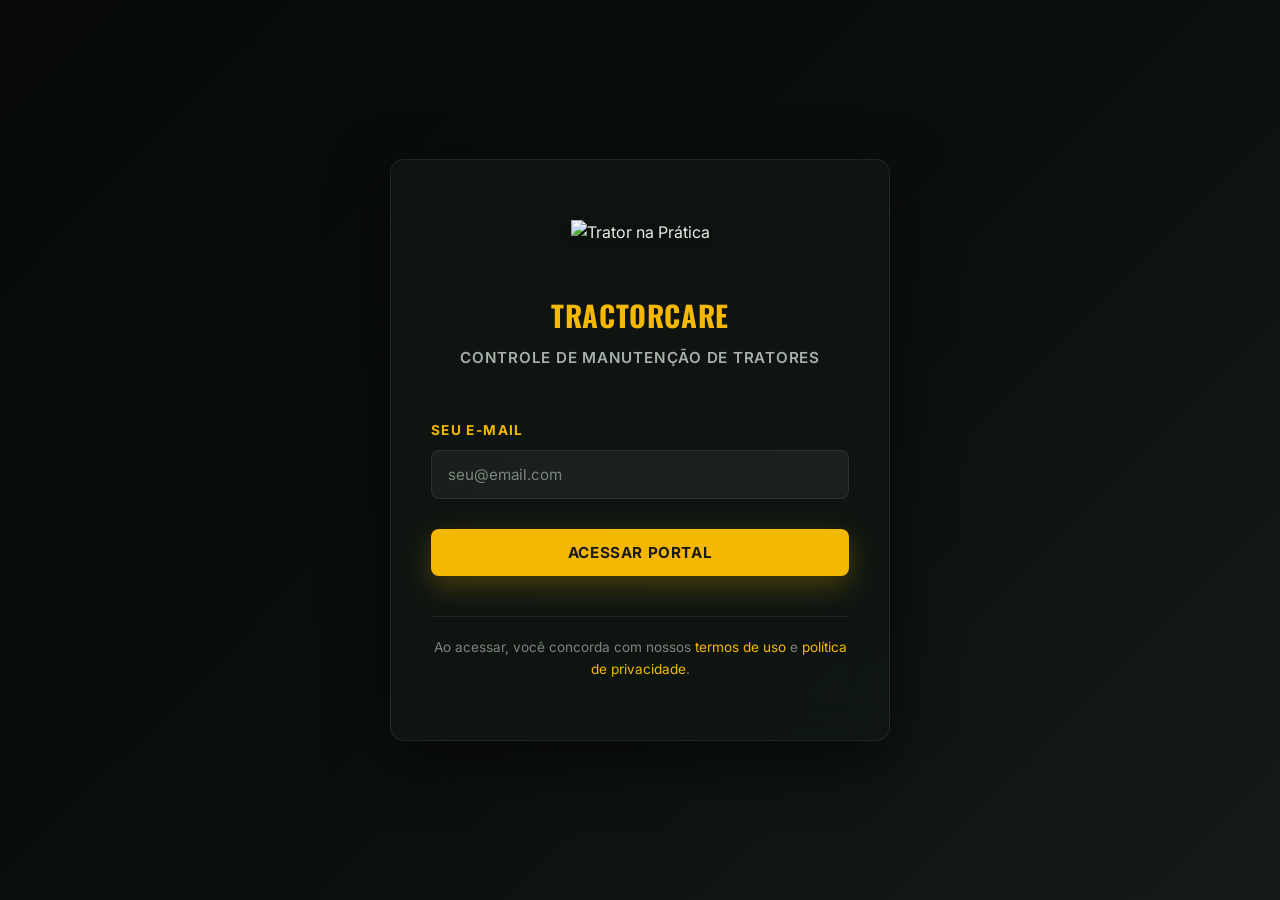
==== manutencao.html @ b34dc98d "Integra portal de manutenção TractorCare com captura de e-mail" ====
<!DOCTYPE html>
<html lang="pt-BR">
<head>
  <meta charset="UTF-8" />
  <meta name="viewport" content="width=device-width, initial-scale=1.0" />
  <title>Portal de Manutenção | Trator na Prática</title>
  <meta name="description" content="Acesse o sistema de controle de manutenção de tratores. Cadastre seu e-mail para acessar o TractorCare." />
  <meta name="robots" content="noindex, follow" />
  
  <!-- Google Fonts -->
  <link rel="preconnect" href="https://fonts.googleapis.com" />
  <link rel="preconnect" href="https://fonts.gstatic.com" crossorigin />
  <link href="https://fonts.googleapis.com/css2?family=Inter:wght@400;500;600;700;800&family=Oswald:wght@500;600;700;800&display=swap" rel="stylesheet" />

  <style>
    /* ===== RESET & BASE ===== */
    *,*::before,*::after{box-sizing:border-box;margin:0;padding:0}
    html{scroll-behavior:smooth;-webkit-text-size-adjust:100%}
    body{
      font-family:'Inter','Segoe UI',system-ui,-apple-system,sans-serif;
      background:linear-gradient(135deg, #070A08 0%, #0B0F0C 50%, #141B16 100%);
      color:#E8ECE7;
      line-height:1.6;
      overflow-x:hidden;
      -webkit-font-smoothing:antialiased;
      min-height:100vh;
      display:flex;
      align-items:center;
      justify-content:center;
      padding:20px;
    }
    img{max-width:100%;height:auto;display:block}
    a{color:inherit;text-decoration:none;transition:color .25s ease}
    button{font-family:inherit;cursor:pointer;border:none;background:none;color:inherit}

    /* ===== TOKENS ===== */
    :root{
      --gold:#F5B800;
      --gold-2:#FFC93C;
      --green:#1B4D2E;
      --green-2:#2E7D32;
      --text:#E8ECE7;
      --text-dim:#A8B0AB;
      --text-mute:#7C857F;
      --border:rgba(255,255,255,.08);
      --shadow-lg:0 20px 60px rgba(0,0,0,.55);
      --radius:14px;
      --display:'Oswald','Inter',sans-serif;
    }

    /* ===== CONTAINER ===== */
    .container{
      width:100%;max-width:500px;
      background:rgba(16,23,18,.8);
      backdrop-filter:blur(20px);
      border:1px solid var(--border);
      border-radius:var(--radius);
      padding:60px 40px;
      box-shadow:var(--shadow-lg);
      animation:slideIn .6s ease-out;
    }

    @keyframes slideIn{
      from{
        opacity:0;
        transform:translateY(30px)
      }
      to{
        opacity:1;
        transform:translateY(0)
      }
    }

    /* ===== HEADER ===== */
    .portal-header{
      text-align:center;margin-bottom:50px
    }

    .portal-logo{
      display:flex;align-items:center;justify-content:center;gap:12px;margin-bottom:24px
    }

    .portal-logo img{
      height:48px;width:auto;filter:drop-shadow(0 2px 6px rgba(0,0,0,.4))
    }

    .portal-title{
      font-family:var(--display);font-size:1.8rem;font-weight:800;
      text-transform:uppercase;letter-spacing:.02em;
      color:var(--gold);margin-bottom:8px
    }

    .portal-subtitle{
      font-size:.95rem;color:var(--text-dim);letter-spacing:.05em;
      text-transform:uppercase;font-weight:600
    }

    /* ===== FORM ===== */
    .portal-form{
      display:flex;flex-direction:column;gap:20px
    }

    .form-group{
      display:flex;flex-direction:column;gap:8px
    }

    .form-label{
      font-size:.85rem;font-weight:700;letter-spacing:.1em;
      text-transform:uppercase;color:var(--gold)
    }

    .form-input{
      padding:14px 16px;
      background:rgba(255,255,255,.05);
      border:1px solid var(--border);
      border-radius:8px;
      color:var(--text);
      font-size:.95rem;
      transition:all .25s ease;
      font-family:inherit
    }

    .form-input::placeholder{
      color:var(--text-mute)
    }

    .form-input:focus{
      outline:none;
      background:rgba(255,255,255,.08);
      border-color:var(--gold);
      box-shadow:0 0 0 3px rgba(245,184,0,.1)
    }

    /* ===== BUTTON ===== */
    .btn-submit{
      padding:14px 28px;
      background:var(--gold);
      color:#1A1A1A;
      font-weight:700;
      font-size:.95rem;
      letter-spacing:.04em;
      text-transform:uppercase;
      border-radius:8px;
      box-shadow:0 10px 28px rgba(245,184,0,.25);
      transition:all .25s ease;
      cursor:pointer;
      margin-top:10px
    }

    .btn-submit:hover{
      background:var(--gold-2);
      transform:translateY(-2px);
      box-shadow:0 14px 34px rgba(245,184,0,.4)
    }

    .btn-submit:active{
      transform:translateY(0)
    }

    .btn-submit:disabled{
      opacity:.6;cursor:not-allowed;transform:none
    }

    /* ===== MESSAGE ===== */
    .form-message{
      padding:12px 16px;
      border-radius:8px;
      font-size:.9rem;
      display:none;
      animation:slideIn .3s ease-out
    }

    .form-message.show{
      display:block
    }

    .form-message.success{
      background:rgba(46,125,50,.2);
      border:1px solid rgba(46,125,50,.5);
      color:#7FD87F
    }

    .form-message.error{
      background:rgba(200,50,50,.2);
      border:1px solid rgba(200,50,50,.5);
      color:#FF7F7F
    }

    /* ===== FOOTER ===== */
    .portal-footer{
      margin-top:40px;
      padding-top:20px;
      border-top:1px solid var(--border);
      text-align:center;
      font-size:.85rem;
      color:var(--text-mute)
    }

    .portal-footer a{
      color:var(--gold);transition:color .25s ease
    }

    .portal-footer a:hover{
      color:var(--gold-2)
    }

    /* ===== RESPONSIVE ===== */
    @media(max-width:640px){
      .container{
        padding:40px 24px
      }

      .portal-title{
        font-size:1.4rem
      }

      .form-input{
        padding:12px 14px;
        font-size:.9rem
      }
    }
  </style>
</head>
<body>
  <div class="container">
    <!-- Header -->
    <div class="portal-header">
      <div class="portal-logo">
        <img src="/assets/images/logo.png" alt="Trator na Prática" />
      </div>
      <h1 class="portal-title">TractorCare</h1>
      <p class="portal-subtitle">Controle de Manutenção de Tratores</p>
    </div>

    <!-- Form -->
    <form class="portal-form" id="accessForm">
      <div class="form-group">
        <label class="form-label" for="email">Seu E-mail</label>
        <input 
          type="email" 
          id="email" 
          name="email" 
          class="form-input" 
          placeholder="seu@email.com" 
          required 
          autocomplete="email"
        />
      </div>

      <button type="submit" class="btn-submit">Acessar Portal</button>

      <div class="form-message" id="formMessage"></div>
    </form>

    <!-- Footer -->
    <div class="portal-footer">
      <p>Ao acessar, você concorda com nossos <a href="#">termos de uso</a> e <a href="#">política de privacidade</a>.</p>
    </div>
  </div>

  <script>
    const form = document.getElementById('accessForm');
    const emailInput = document.getElementById('email');
    const messageDiv = document.getElementById('formMessage');

    form.addEventListener('submit', async (e) => {
      e.preventDefault();
      
      const email = emailInput.value.trim();
      
      // Validação básica
      if (!email || !email.includes('@')) {
        showMessage('Por favor, insira um e-mail válido.', 'error');
        return;
      }

      // Simular envio (em produção, isso seria uma chamada para um backend)
      try {
        // Armazenar e-mail no localStorage para referência
        localStorage.setItem('tractorcare_email', email);
        
        // Mostrar mensagem de sucesso
        showMessage('E-mail registrado com sucesso! Redirecionando...', 'success');
        
        // Redirecionar após 1.5 segundos
        setTimeout(() => {
          window.location.href = 'https://evident-ingot639.runable.site/configuracoes';
        }, 1500);
      } catch (error) {
        showMessage('Erro ao processar. Tente novamente.', 'error');
      }
    });

    function showMessage(text, type) {
      messageDiv.textContent = text;
      messageDiv.className = `form-message show ${type}`;
      
      if (type === 'error') {
        setTimeout(() => {
          messageDiv.classList.remove('show');
        }, 4000);
      }
    }

    // Pre-fill email se já foi registrado
    window.addEventListener('load', () => {
      const savedEmail = localStorage.getItem('tractorcare_email');
      if (savedEmail) {
        emailInput.value = savedEmail;
      }
    });
  </script>
</body>
</html>
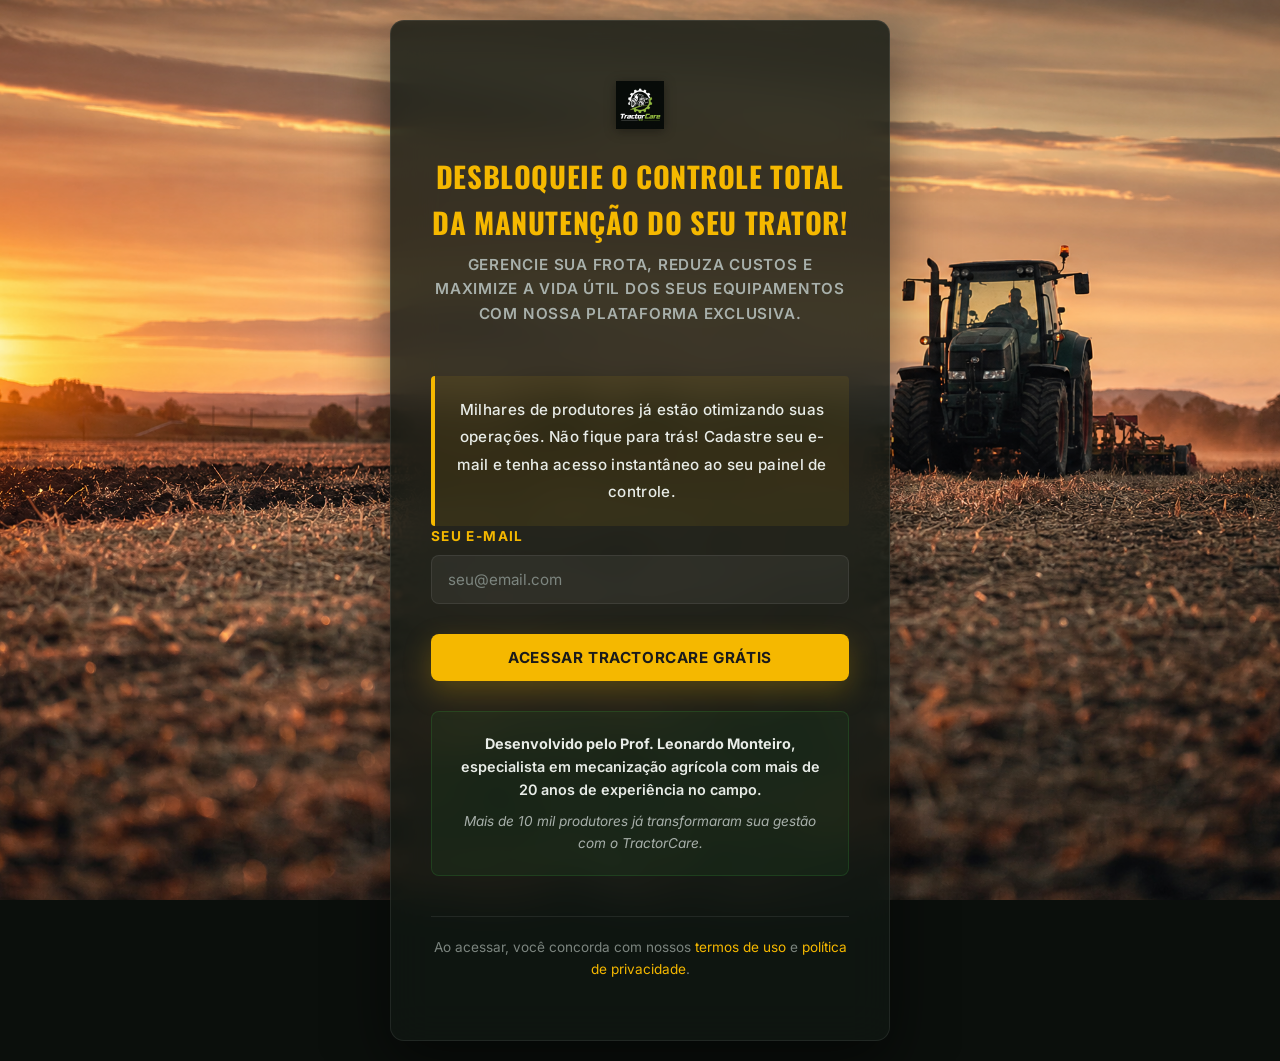
==== commit f51f1a54: "Melhora CRO: otimiza copywriting, design e adiciona prova social na página de captura" ====
--- a/manutencao.html
+++ b/manutencao.html
@@ -3,7 +3,7 @@
 <head>
   <meta charset="UTF-8" />
   <meta name="viewport" content="width=device-width, initial-scale=1.0" />
-  <title>Portal de Manutenção | Trator na Prática</title>
+  <title>Desbloqueie o Controle Total | TractorCare</title>
   <meta name="description" content="Acesse o sistema de controle de manutenção de tratores. Cadastre seu e-mail para acessar o TractorCare." />
   <meta name="robots" content="noindex, follow" />
   
@@ -18,7 +18,9 @@
     html{scroll-behavior:smooth;-webkit-text-size-adjust:100%}
     body{
       font-family:'Inter','Segoe UI',system-ui,-apple-system,sans-serif;
-      background:linear-gradient(135deg, #070A08 0%, #0B0F0C 50%, #141B16 100%);
+      background:url("/assets/images/background_tractor_care.jpg") no-repeat center center fixed;
+      background-size:cover;
+      background-color:#0B0F0C; /* Fallback color */
       color:#E8ECE7;
       line-height:1.6;
       overflow-x:hidden;
@@ -93,6 +95,15 @@
     .portal-subtitle{
       font-size:.95rem;color:var(--text-dim);letter-spacing:.05em;
       text-transform:uppercase;font-weight:600
+    }
+
+    .lead-text{
+      font-size:.95rem;color:var(--text);line-height:1.8;
+      margin-top:30px;margin-bottom:0;padding:20px;
+      background:rgba(245,184,0,.08);
+      border-left:4px solid var(--gold);
+      border-radius:4px;text-align:center;
+      font-weight:500;letter-spacing:.02em
     }
 
     /* ===== FORM ===== */
@@ -161,6 +172,26 @@
       opacity:.6;cursor:not-allowed;transform:none
     }
 
+    .btn-submit.loading{
+      position:relative;color:transparent
+    }
+
+    .btn-submit.loading::after{
+      content:'';
+      position:absolute;
+      width:16px;height:16px;
+      top:50%;left:50%;
+      margin-left:-8px;margin-top:-8px;
+      border:2px solid rgba(26,26,26,.3);
+      border-radius:50%;
+      border-top-color:#1A1A1A;
+      animation:spin .6s linear infinite
+    }
+
+    @keyframes spin{
+      to{transform:rotate(360deg)}
+    }
+
     /* ===== MESSAGE ===== */
     .form-message{
       padding:12px 16px;
@@ -184,6 +215,20 @@
       background:rgba(200,50,50,.2);
       border:1px solid rgba(200,50,50,.5);
       color:#FF7F7F
+    }
+
+    /* ===== AUTHORITY & SOCIAL PROOF ===== */
+    .authority-section{
+      margin-top:30px;padding:20px;background:rgba(43,125,50,.1);
+      border:1px solid rgba(43,125,50,.3);border-radius:8px;text-align:center
+    }
+
+    .authority-text{
+      font-size:.9rem;color:var(--text);margin-bottom:10px;font-weight:600
+    }
+
+    .social-proof{
+      font-size:.85rem;color:var(--text-dim);margin:0;font-style:italic
     }
 
     /* ===== FOOTER ===== */
@@ -224,13 +269,15 @@
 <body>
   <div class="container">
     <!-- Header -->
-    <div class="portal-header">
-      <div class="portal-logo">
-        <img src="/assets/images/logo.png" alt="Trator na Prática" />
+      <div class="portal-header">
+        <div class="portal-logo">
+          <img src="/assets/images/logo_final_v1.png" alt="Trator na Prática" />
+        </div>
+        <h1 class="portal-title">Desbloqueie o Controle Total da Manutenção do Seu Trator!</h1>
+        <p class="portal-subtitle">Gerencie sua frota, reduza custos e maximize a vida útil dos seus equipamentos com nossa plataforma exclusiva.</p>
       </div>
-      <h1 class="portal-title">TractorCare</h1>
-      <p class="portal-subtitle">Controle de Manutenção de Tratores</p>
-    </div>
+
+      <p class="lead-text">Milhares de produtores já estão otimizando suas operações. Não fique para trás! Cadastre seu e-mail e tenha acesso instantâneo ao seu painel de controle.</p>
 
     <!-- Form -->
     <form class="portal-form" id="accessForm">
@@ -247,10 +294,16 @@
         />
       </div>
 
-      <button type="submit" class="btn-submit">Acessar Portal</button>
+      <button type="submit" class="btn-submit">Acessar TractorCare Grátis</button>
 
       <div class="form-message" id="formMessage"></div>
     </form>
+
+    <!-- Authority & Social Proof -->
+    <div class="authority-section">
+      <p class="authority-text"><strong>Desenvolvido pelo Prof. Leonardo Monteiro</strong>, especialista em mecanização agrícola com mais de 20 anos de experiência no campo.</p>
+      <p class="social-proof">Mais de 10 mil produtores já transformaram sua gestão com o TractorCare.</p>
+    </div>
 
     <!-- Footer -->
     <div class="portal-footer">
